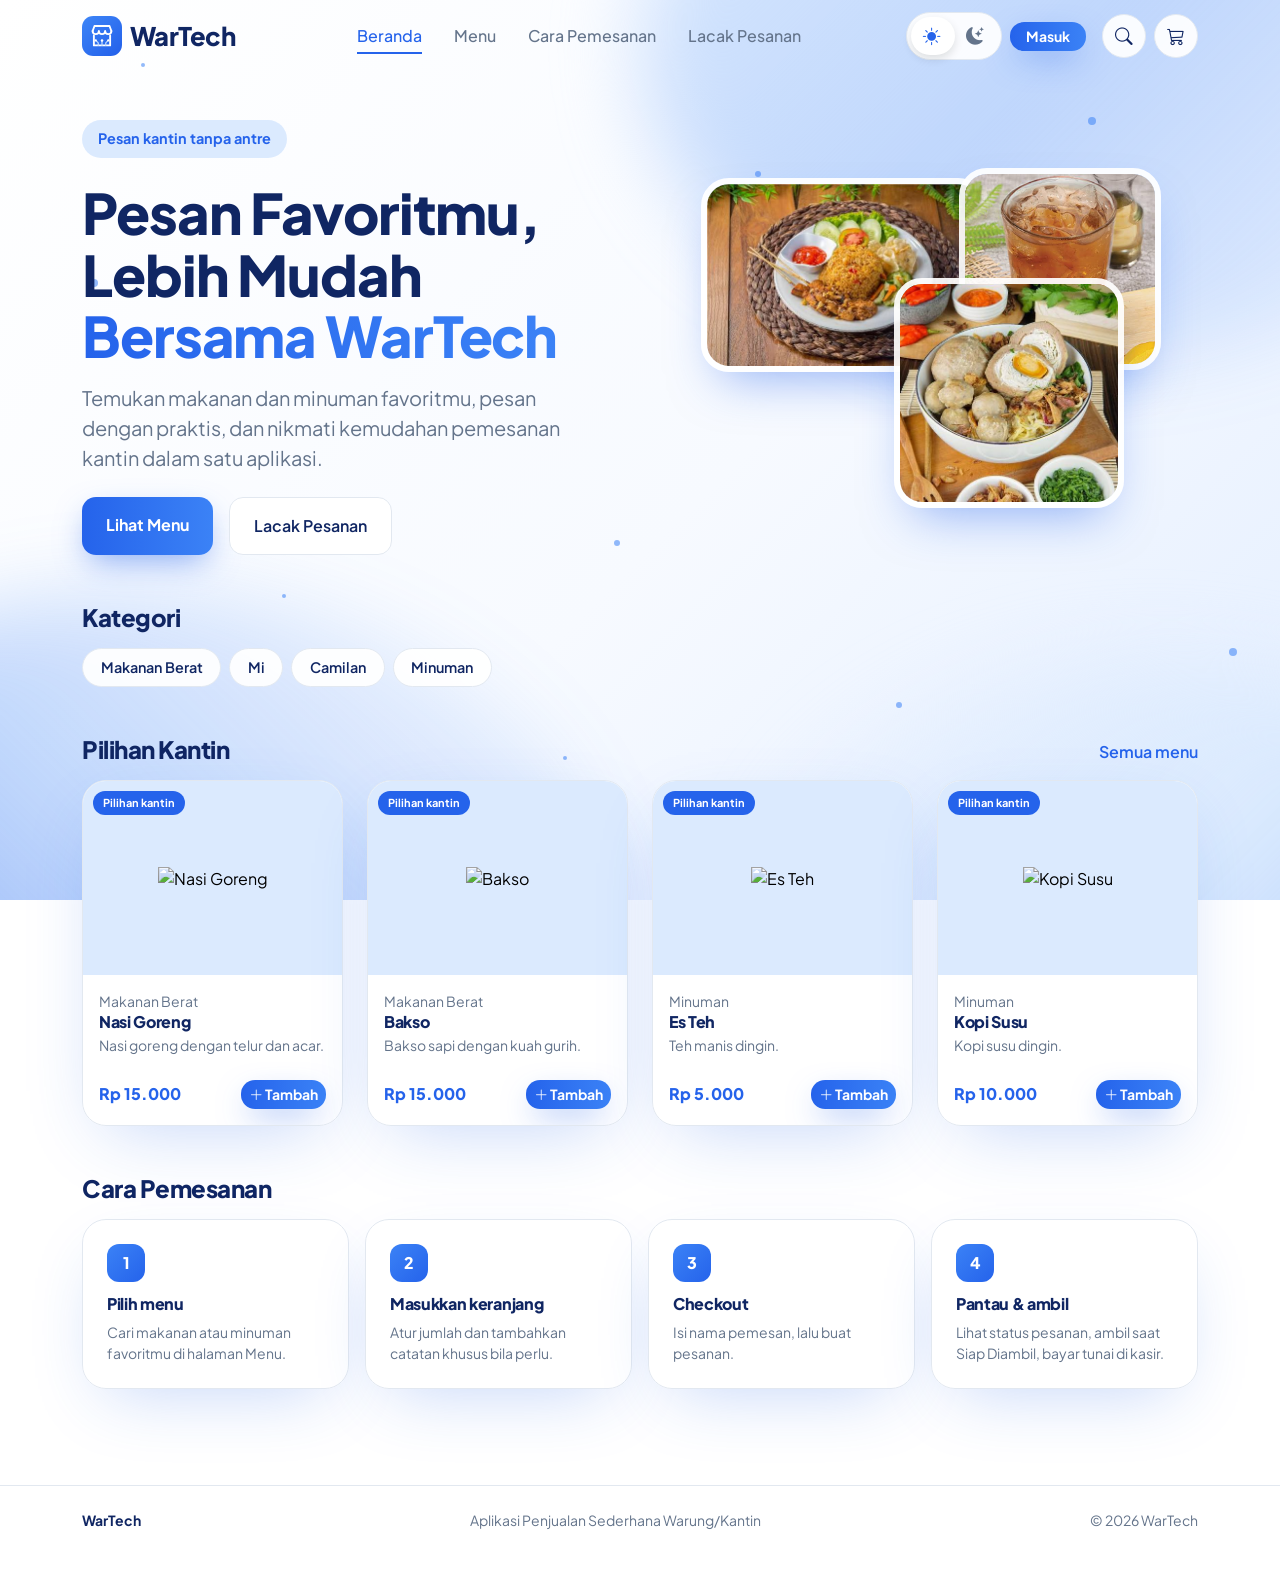
==== wartech-login/index.html @ 365cb97c "First commit - Upload project pertama" ====
<!doctype html>
<html lang="id" data-bs-theme="light">
<head>
<meta charset="utf-8"><meta name="viewport" content="width=device-width,initial-scale=1">
<title>Beranda - WarTech</title>
<link rel="icon" href="img/logo.svg">
<link rel="preconnect" href="https://fonts.googleapis.com"><link rel="preconnect" href="https://fonts.gstatic.com" crossorigin>
<link href="https://fonts.googleapis.com/css2?family=Plus+Jakarta+Sans:wght@400;500;600;700;800&family=Caveat:wght@600&display=swap" rel="stylesheet">
<link href="https://cdn.jsdelivr.net/npm/bootstrap@5.3.3/dist/css/bootstrap.min.css" rel="stylesheet">
<link href="https://cdn.jsdelivr.net/npm/bootstrap-icons@1.11.3/font/bootstrap-icons.min.css" rel="stylesheet">
<link href="css/style.css" rel="stylesheet">
<script>document.documentElement.setAttribute('data-bs-theme',localStorage.getItem('wt_tema')||'light')</script>
</head>
<body data-base="">
<div id="nav"></div>
<main class="wt-main container">
<section class="row align-items-center g-5 py-lg-4">
 <div class="col-lg-6"><span class="badge-soft up">Pesan kantin tanpa antre</span>
  <h1 class="hero-h1 mt-4 up" style="animation-delay:.15s">Pesan Favoritmu, Lebih Mudah <span class="grad-text">Bersama WarTech</span></h1>
  <p class="muted fs-5 mt-3 up" style="max-width:480px;animation-delay:.3s">Temukan makanan dan minuman favoritmu, pesan dengan praktis, dan nikmati kemudahan pemesanan kantin dalam satu aplikasi.</p>
  <div class="d-flex flex-wrap gap-3 mt-4 up" style="animation-delay:.45s"><a href="menu.html" class="btn btn-wt px-4 py-3">Lihat Menu</a><a href="riwayat.html" class="btn btn-ghost px-4 py-3">Lacak Pesanan</a></div></div>
 <div class="col-lg-6 d-none d-md-block"><div class="position-relative mx-auto" style="height:340px;max-width:460px" aria-hidden="true">
  <img class="vis" src="Nasgor.jfif" style="width:62%;left:0;top:10px" alt=""><img class="vis" src="es teh.jfif" style="width:44%;right:0;top:0;animation-delay:-2s" alt=""><img class="vis" src="bakso.jfif" style="width:50%;right:8%;bottom:0;animation-delay:-4s" alt=""></div></div>
</section>
<section class="py-4"><h2 class="h4 mb-3">Kategori</h2><div class="d-flex flex-wrap gap-2" id="kats"></div></section>
<section class="py-4"><div class="d-flex justify-content-between align-items-end mb-3"><h2 class="h4 m-0">Pilihan Kantin</h2><a href="menu.html" class="lnk">Semua menu</a></div><div class="row g-3 g-md-4" id="unggul"></div></section>
<section id="cara" class="py-4" style="scroll-margin-top:90px"><h2 class="h4 mb-3">Cara Pemesanan</h2><div class="row g-3"><div class="col-sm-6 col-lg-3 reveal"><div class="wt-card p-4 h-100"><div class="step-n">1</div><h3 class="h6">Pilih menu</h3><p class="small muted mb-0">Cari makanan atau minuman favoritmu di halaman Menu.</p></div></div><div class="col-sm-6 col-lg-3 reveal"><div class="wt-card p-4 h-100"><div class="step-n">2</div><h3 class="h6">Masukkan keranjang</h3><p class="small muted mb-0">Atur jumlah dan tambahkan catatan khusus bila perlu.</p></div></div><div class="col-sm-6 col-lg-3 reveal"><div class="wt-card p-4 h-100"><div class="step-n">3</div><h3 class="h6">Checkout</h3><p class="small muted mb-0">Isi nama pemesan, lalu buat pesanan.</p></div></div><div class="col-sm-6 col-lg-3 reveal"><div class="wt-card p-4 h-100"><div class="step-n">4</div><h3 class="h6">Pantau &amp; ambil</h3><p class="small muted mb-0">Lihat status pesanan, ambil saat Siap Diambil, bayar tunai di kasir.</p></div></div></div></section>
</main>
<div id="foot"></div>
<script src="https://cdn.jsdelivr.net/npm/bootstrap@5.3.3/dist/js/bootstrap.bundle.min.js"></script>
<script src="js/data.js"></script>
<script src="js/layout.js"></script>
<script src="js/home.js"></script>
</body>
</html>
---- wartech-login/css/style.css ----
:root{--navy:#102663;--brand:#2563EB;--bright:#3B82F6;--soft:#DBEAFE;--mist:#F7FAFF;--ink:#102663;--muted:#64748b;--card:rgba(255,255,255,.92);--line:#E2E8F0;--sh:0 24px 70px -24px rgba(37,99,235,.28);--glow:0 12px 32px -8px rgba(37,99,235,.55);--g1:#fff;--g2:#F7FAFF;--g3:#E3EEFF}
[data-bs-theme=dark]{--ink:#fff;--muted:#a3b2c9;--card:rgba(15,26,69,.85);--line:rgba(255,255,255,.12);--soft:rgba(59,130,246,.2);--g1:#060B20;--g2:#0A1230;--g3:#0F1F55}
body{font-family:'Plus Jakarta Sans',Inter,system-ui,sans-serif;color:var(--ink);background:linear-gradient(135deg,var(--g1),var(--g2) 55%,var(--g3)) fixed;min-height:100vh;overflow-x:hidden}
h1,h2,h3,h4,h5,h6,.h1,.h2,.h3,.h4,.h5,.h6{color:var(--ink);font-weight:800;letter-spacing:-.02em}
a{color:var(--brand)}
.muted{color:var(--muted)!important}
.grad-text{background:linear-gradient(90deg,var(--brand),var(--bright));-webkit-background-clip:text;background-clip:text;color:transparent}
.wt-main{position:relative;padding-top:1.5rem;padding-bottom:3rem}
/* latar: blob lembut */
.deco{position:fixed;inset:0;z-index:0;overflow:hidden;pointer-events:none}
.b{position:absolute;border-radius:50%;filter:blur(40px)}
.b1{width:900px;height:620px;right:-260px;top:-260px;background:linear-gradient(135deg,var(--soft),rgba(59,130,246,.3),transparent);animation:drift 20s ease-in-out infinite}
.b2{width:900px;height:640px;left:-300px;bottom:-330px;background:linear-gradient(45deg,rgba(37,99,235,.7),rgba(59,130,246,.3),transparent)}
.b3{width:760px;height:540px;right:-240px;bottom:-300px;background:linear-gradient(315deg,rgba(59,130,246,.5),var(--soft),transparent);animation:drift 24s ease-in-out infinite reverse}
.spark{position:absolute;border-radius:50%;background:rgba(59,130,246,.55);animation:spark 7s ease-in-out infinite}
@keyframes drift{50%{transform:translate(40px,-30px) scale(1.08)}}
@keyframes spark{0%{transform:translateY(0);opacity:0}30%,70%{opacity:.7}100%{transform:translateY(-60px);opacity:0}}
@keyframes fly{0%,100%{transform:translateY(0) rotate(-2deg)}50%{transform:translateY(-12px) rotate(2deg)}}
@keyframes marquee{to{transform:translateX(-50%)}}
@keyframes up{from{opacity:0;transform:translateY(28px)}to{opacity:1;transform:none}}
@keyframes draw{to{stroke-dashoffset:0}}
@keyframes grow{from{transform:scaleY(0)}to{transform:scaleY(1)}}
.up{opacity:0;animation:up .8s cubic-bezier(.22,1,.36,1) forwards}
.reveal{opacity:0;transform:translateY(24px);transition:opacity .6s,transform .6s}
.reveal.show{opacity:1;transform:none}
/* kartu, tombol, input */
.wt-card{background:var(--card);border-radius:24px;box-shadow:var(--sh);border:1px solid var(--line);backdrop-filter:blur(10px)}
.btn-wt{background:linear-gradient(90deg,var(--brand),var(--bright),var(--brand));background-size:200% 100%;color:#fff!important;border:0;border-radius:14px;font-weight:700;box-shadow:var(--glow);transition:transform .25s,box-shadow .25s,background-position .5s}
.btn-wt:hover{transform:scale(1.03);background-position:100% 0;box-shadow:0 18px 40px -8px rgba(37,99,235,.65)}
.btn-wt:disabled{opacity:.5;transform:none;box-shadow:none}
.btn-ghost{background:var(--card);border:1px solid var(--line);border-radius:14px;color:var(--ink);font-weight:600;transition:.25s}
.btn-ghost:hover{background:var(--soft);color:var(--brand);box-shadow:0 8px 20px -10px rgba(37,99,235,.4)}
.form-control,.form-select{border-radius:14px;border-color:var(--line);min-height:46px}
.form-control:focus,.form-select:focus{border-color:var(--brand);box-shadow:0 0 0 4px rgba(37,99,235,.14),0 10px 24px -10px rgba(37,99,235,.4)}
.form-label{font-weight:600;color:var(--ink)}
.price{color:var(--brand);font-weight:800}
.line2{display:-webkit-box;-webkit-line-clamp:2;line-clamp:2;-webkit-box-orient:vertical;overflow:hidden;min-height:2.6em}
.icon-btn{width:44px;height:44px;border-radius:50%;display:grid;place-items:center;background:var(--card);border:1px solid var(--line);color:var(--ink);text-decoration:none;font-size:1.1rem;transition:.25s}
.icon-btn:hover{color:var(--brand)}
.badge-cart{position:absolute;top:-4px;right:-4px;min-width:20px;height:20px;border-radius:10px;background:var(--brand);color:#fff;font-size:11px;font-weight:700;display:grid;place-items:center;padding:0 4px}
/* navbar */
.wt-nav{background:transparent;transition:.3s;padding:.7rem 0}
.wt-nav.scrolled{background:var(--card);box-shadow:var(--sh);backdrop-filter:blur(14px)}
.brand-name{font-size:1.6rem;font-weight:800;color:var(--ink);letter-spacing:-.02em}
.wt-nav .nav-link{position:relative;color:var(--muted);font-weight:500}
.wt-nav .nav-link::after{content:"";position:absolute;left:.5rem;right:.5rem;bottom:2px;height:2px;background:var(--brand);transform:scaleX(0);transform-origin:left;transition:.3s}
.wt-nav .nav-link:hover,.wt-nav .nav-link.active{color:var(--brand)}
.wt-nav .nav-link:hover::after,.wt-nav .nav-link.active::after{transform:scaleX(1)}
.theme-toggle{position:relative;width:96px;height:48px;border-radius:24px;background:var(--card);border:1px solid var(--line);box-shadow:var(--sh);display:flex;align-items:center;justify-content:space-around;padding:0 4px;color:var(--muted)}
.theme-toggle .knob{position:absolute;left:4px;top:4px;width:44px;height:38px;border-radius:20px;background:#fff;box-shadow:0 4px 10px rgba(0,0,0,.12);transition:transform .35s cubic-bezier(.3,1.4,.5,1)}
[data-bs-theme=dark] .theme-toggle .knob{transform:translateX(40px);background:var(--brand)}
.theme-toggle i{position:relative;z-index:1;font-size:1.1rem;width:44px;text-align:center}
.theme-toggle .bi-sun-fill{color:var(--brand)}
[data-bs-theme=dark] .theme-toggle .bi-sun-fill{color:var(--muted)}
[data-bs-theme=dark] .theme-toggle .bi-moon-stars-fill{color:#fff}
/* kategori & produk */
.chip{border:1px solid var(--line);background:var(--card);border-radius:999px;padding:.5rem 1.1rem;font-weight:600;font-size:.9rem;color:var(--ink);text-decoration:none;transition:.25s;cursor:pointer}
.chip:hover{color:var(--brand);transform:translateY(-2px)}
.chip.on{background:var(--brand);color:#fff;border-color:var(--brand);box-shadow:var(--glow)}
.pcard{overflow:hidden;transition:transform .3s,box-shadow .3s}
.pcard:hover{transform:translateY(-6px)}
.pimg{display:block;width:100%;border:0;padding:0;background:var(--soft);position:relative;overflow:hidden;aspect-ratio:4/3}
.pimg img{width:100%;height:100%;object-fit:cover;transition:transform .5s}
.pcard:hover .pimg img{transform:scale(1.06)}
.tag{position:absolute;left:10px;top:10px;background:var(--brand);color:#fff;font-size:11px;font-weight:700;padding:4px 10px;border-radius:999px}
.sold{position:absolute;inset:0;background:rgba(16,38,99,.55);color:#fff;display:grid;place-items:center;font-weight:800}
.qty{display:inline-flex;align-items:center;gap:10px}
.qty button{width:34px;height:34px;border-radius:50%;border:1px solid var(--line);background:var(--card);color:var(--ink);font-weight:700}
.qty button:hover:not(:disabled){background:var(--soft);color:var(--brand)}
.qty button:disabled{opacity:.4}
.empty{text-align:center;padding:2.5rem 1rem}
.empty i{font-size:2.2rem;color:var(--brand);background:var(--soft);width:64px;height:64px;border-radius:20px;display:grid;place-items:center;margin:0 auto 1rem}
/* status & timeline */
.st{display:inline-block;border-radius:999px;padding:.25rem .7rem;font-size:.75rem;font-weight:700}
.st-menunggu{background:#FEF3C7;color:#B45309}.st-diproses{background:#E0E7FF;color:#4338CA}.st-siap{background:#D1FAE5;color:#047857}.st-selesai{background:#E2E8F0;color:#334155}.st-batal{background:#FEE2E2;color:#B91C1C}
.tl{display:grid;grid-template-columns:repeat(4,1fr);text-align:center;gap:6px}
.tl .s{display:flex;flex-direction:column;align-items:center;gap:8px;font-size:.78rem;font-weight:600;color:var(--muted)}
.tl .s i{width:46px;height:46px;border-radius:50%;display:grid;place-items:center;background:var(--soft);font-size:1.2rem;transition:.5s}
.tl .s.on{color:var(--ink)}.tl .s.on i{background:linear-gradient(135deg,var(--bright),var(--brand));color:#fff;box-shadow:var(--glow)}
/* ====== halaman login / hero ====== */
.hero-h1{font-size:clamp(2.1rem,4.4vw,3.5rem);line-height:1.1;font-weight:800}
.badge-soft{display:inline-flex;gap:.5rem;align-items:center;background:var(--soft);color:var(--brand);border-radius:999px;padding:.5rem 1rem;font-weight:700;font-size:.9rem}
.uline{display:block;width:70%;height:12px;margin-top:-2px}
.uline path{stroke-dasharray:340;stroke-dashoffset:340;animation:draw 1s .9s ease-out forwards}
.feat{display:flex;gap:12px;align-items:center;cursor:default;font-size:.88rem;line-height:1.2;color:var(--muted)}
.feat span{width:50px;height:50px;border-radius:16px;display:grid;place-items:center;background:var(--card);box-shadow:0 8px 24px -10px rgba(37,99,235,.35);color:var(--brand);font-size:1.4rem;transition:.3s}
.feat:hover span{transform:translateY(-5px);background:var(--soft);box-shadow:0 18px 30px -10px rgba(37,99,235,.4)}
.feat:hover i{transform:scale(1.18)}.feat i{transition:.3s}
.stage{position:relative;max-width:680px;margin:1rem auto 0;padding-top:120px}
.fc{position:absolute;z-index:3;background:var(--card);border:1px solid var(--line);border-radius:18px;box-shadow:0 18px 44px -14px rgba(37,99,235,.45);backdrop-filter:blur(8px);animation:fly 5.5s ease-in-out infinite}
.fc.ok{right:0;top:0;display:flex;gap:12px;align-items:center;padding:14px;width:210px;font-size:.78rem}
.fc.ok .ck{width:42px;height:42px;border-radius:50%;background:#10B981;color:#fff;display:grid;place-items:center;font-size:1.3rem}
.fc.ic{left:10px;top:100px;width:56px;height:56px;border-radius:18px;background:linear-gradient(135deg,var(--bright),var(--brand));color:#fff;display:grid;place-items:center;font-size:1.6rem;animation-duration:6.5s}
.fc.sh{left:0;top:0;width:44px;height:44px;border-radius:14px;display:grid;place-items:center;color:var(--brand);animation-duration:7s}
.plane{position:absolute;right:0;top:56px;width:min(330px,100%);height:120px;z-index:2}
.laptop-wrap{width:88%;margin:0 auto;perspective:1100px;animation:up .9s 1s both}
.laptop{transform-origin:top left;width:600px;transition:transform .15s}
.lp-frame{background:#0B1537;border-radius:20px;padding:8px;box-shadow:0 30px 60px -20px rgba(16,38,99,.55)}
.lp-base{height:12px;border-radius:0 0 16px 16px;background:linear-gradient(#e2e8f0,#94a3b8)}
.dash{display:flex;height:340px;width:584px;border-radius:12px;overflow:hidden;background:#fff;color:var(--navy);text-align:left}
.dash aside{width:130px;background:var(--navy);color:#fff;padding:12px;font-size:10px}
.dash aside b{display:block;font-size:11px;margin-bottom:14px}
.dash aside div{padding:6px 8px;border-radius:6px;margin-bottom:4px;color:#c7d6f5}
.dash aside div.on{background:var(--brand);color:#fff;font-weight:700}
.dash main{flex:1;background:var(--mist);padding:16px}
.dash .st4{display:grid;grid-template-columns:1.2fr 1fr 1.3fr;gap:8px;margin-top:12px}
.dash .bx{background:#fff;border-radius:8px;padding:10px;box-shadow:0 1px 3px rgba(0,0,0,.08);font-size:8px;color:#64748b}
.dash .bx b{display:block;font-size:13px;color:var(--navy)}
.dash .ok2{color:#10B981}
.bars{display:grid;grid-template-columns:repeat(7,1fr);align-items:end;height:100px;border-bottom:1px solid #eef2f7;margin-top:8px}
.bars i{display:block;width:16px;margin:0 auto;border-radius:3px 3px 0 0;background:linear-gradient(#3B82F6,#2563EB);transform-origin:bottom;animation:grow .8s both}
.hrs{display:grid;grid-template-columns:repeat(7,1fr);text-align:center;font-size:7px;color:#94a3b8;margin-top:3px}
.qr{position:absolute;left:3%;bottom:0;width:18%;min-width:70px;max-width:110px;z-index:4;background:linear-gradient(#3B82F6,#2563EB);border-radius:16px;padding:8px;text-align:center;color:#fff;font-size:9px;line-height:1.2;box-shadow:var(--glow);transform:rotate(-7deg)}
.qr div{background:#fff;color:var(--navy);border-radius:8px;aspect-ratio:1;display:grid;place-items:center;font-size:2.4rem;margin-bottom:4px}
.printer{position:absolute;right:1%;bottom:14px;width:15%;min-width:56px;max-width:96px;z-index:4}
.printer .rc{margin:0 auto;width:75%;background:#fff;border-radius:4px 4px 0 0;padding:6px;box-shadow:0 2px 6px rgba(0,0,0,.15)}
.printer .rc i{display:block;height:2px;background:#cbd5e1;margin-bottom:4px}
.printer .bd{height:54px;border-radius:12px;background:linear-gradient(#1E2F6B,#102663);box-shadow:0 10px 20px rgba(0,0,0,.2)}
.note{position:absolute;left:0;top:44px;font-family:Caveat,cursive;font-size:1.6rem;line-height:1.05;color:var(--brand);transform:rotate(-8deg)}
.ticker{max-width:500px;margin:1rem auto 0;display:flex;align-items:center;gap:12px;background:var(--card);border:1px solid var(--line);border-radius:999px;padding:.7rem 1rem .7rem 1.3rem;box-shadow:var(--sh);overflow:hidden}
.ticker .vp{flex:1;overflow:hidden;-webkit-mask-image:linear-gradient(90deg,transparent,#000 6%,#000 94%,transparent);mask-image:linear-gradient(90deg,transparent,#000 6%,#000 94%,transparent)}
.ticker .track{display:flex;width:max-content;animation:marquee 24s linear infinite}
.ticker:hover .track{animation-play-state:paused}
.ticker .track span{white-space:nowrap;padding-right:2.5rem;font-size:.82rem}
.login-card{position:relative;padding:2.5rem;animation:up .9s .3s both}
.login-card .dots{position:absolute;right:30px;top:30px;display:grid;grid-template-columns:repeat(5,4px);gap:8px}
.login-card .dots i{width:4px;height:4px;border-radius:50%;background:var(--soft)}
.fld{position:relative}
.fld label{transition:.3s;display:block;margin-bottom:.5rem}
.fld:focus-within label{transform:translateX(4px);color:var(--brand)}
.fld .form-control{padding-left:46px;height:56px;border-radius:16px}
.fld>i{position:absolute;left:16px;top:50px;color:#94a3b8;font-size:1.15rem;transition:.3s;pointer-events:none}
.fld:focus-within>i{color:var(--brand);transform:scale(1.12)}
.fld .eye{position:absolute;right:14px;top:46px;border:0;background:none;color:#94a3b8;font-size:1.2rem}
.lnk{position:relative;font-weight:600;text-decoration:none}
.lnk::after{content:"";position:absolute;left:0;bottom:-2px;width:100%;height:2px;background:currentColor;transform:scaleX(0);transform-origin:left;transition:.3s}
.lnk:hover::after{transform:scaleX(1)}
.msg{background:var(--soft);border-radius:14px;padding:.8rem 1rem;font-size:.9rem;font-weight:500}
.or{display:flex;align-items:center;gap:1rem;color:#94a3b8;font-size:.9rem}.or::before,.or::after{content:"";flex:1;height:1px;background:var(--line)}
/* ====== admin ====== */
.adm{display:flex;min-height:100vh;position:relative;z-index:1}
.side{width:250px;flex-shrink:0;padding:1rem;background:var(--card);border-right:1px solid var(--line);position:sticky;top:0;height:100vh;backdrop-filter:blur(12px)}
.side a,.offcanvas .side-link{display:flex;gap:.7rem;align-items:center;padding:.65rem .8rem;border-radius:12px;color:var(--muted);text-decoration:none;font-weight:600;font-size:.92rem;margin-bottom:2px;transition:.25s}
.side a:hover{background:var(--soft);color:var(--brand)}
.side a.on,.offcanvas .side-link.on{background:var(--brand);color:#fff;box-shadow:var(--glow)}
.adm-main{flex:1;min-width:0}
.adm-top{position:sticky;top:0;z-index:20;display:flex;align-items:center;gap:1rem;padding:.8rem 1.2rem;background:var(--card);border-bottom:1px solid var(--line);backdrop-filter:blur(12px)}
.stat{padding:1.2rem}.stat .n{font-size:1.7rem;font-weight:800;color:var(--ink)}
.wt-table{--bs-table-bg:transparent;margin:0;vertical-align:middle}
.wt-table th{font-size:.78rem;text-transform:uppercase;letter-spacing:.04em;color:var(--muted);white-space:nowrap}
.thumb{width:52px;height:40px;object-fit:cover;border-radius:10px;background:var(--soft)}
.kasir-item{display:grid;grid-template-columns:1fr auto;gap:.5rem;align-items:center;padding:.7rem 0;border-bottom:1px solid var(--line)}
@media print{.side,.adm-top,.no-print,.deco,.wt-nav{display:none!important}.wt-card{box-shadow:none;border:0}body{background:#fff}}
@media (prefers-reduced-motion:reduce){*,*::before,*::after{animation-duration:.01ms!important;animation-iteration-count:1!important;transition-duration:.01ms!important}.up,.reveal{opacity:1;transform:none}}
.vis{position:absolute;border-radius:28px;box-shadow:0 24px 50px -20px rgba(37,99,235,.5);border:6px solid var(--card);object-fit:cover;animation:fly 6s ease-in-out infinite}
.step-n{width:38px;height:38px;border-radius:12px;display:grid;place-items:center;color:#fff;font-weight:800;background:linear-gradient(135deg,var(--bright),var(--brand));margin-bottom:.8rem}
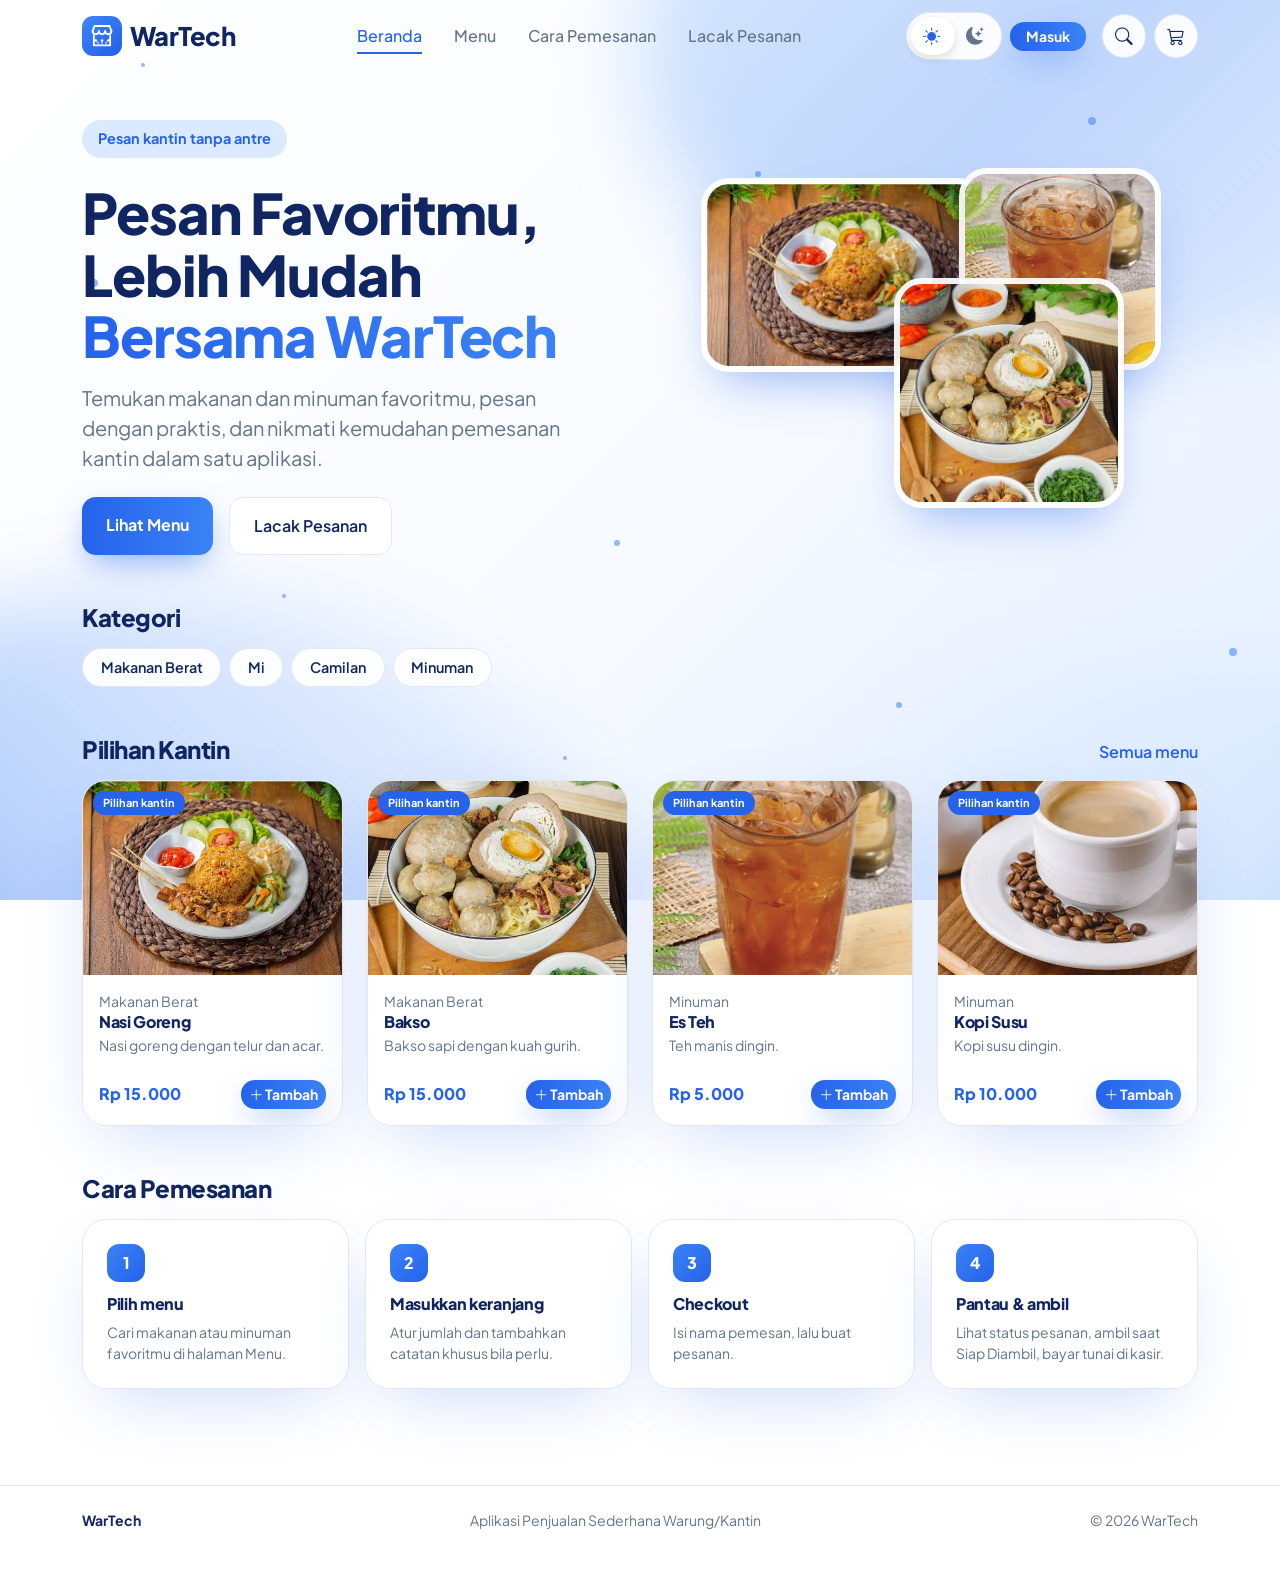
==== commit f8375bad: ""Perbaikan foto produk"" ====
--- a/wartech-login/index.html
+++ b/wartech-login/index.html
@@ -1,35 +1,142 @@
 <!doctype html>
 <html lang="id" data-bs-theme="light">
-<head>
-<meta charset="utf-8"><meta name="viewport" content="width=device-width,initial-scale=1">
-<title>Beranda - WarTech</title>
-<link rel="icon" href="img/logo.svg">
-<link rel="preconnect" href="https://fonts.googleapis.com"><link rel="preconnect" href="https://fonts.gstatic.com" crossorigin>
-<link href="https://fonts.googleapis.com/css2?family=Plus+Jakarta+Sans:wght@400;500;600;700;800&family=Caveat:wght@600&display=swap" rel="stylesheet">
-<link href="https://cdn.jsdelivr.net/npm/bootstrap@5.3.3/dist/css/bootstrap.min.css" rel="stylesheet">
-<link href="https://cdn.jsdelivr.net/npm/bootstrap-icons@1.11.3/font/bootstrap-icons.min.css" rel="stylesheet">
-<link href="css/style.css" rel="stylesheet">
-<script>document.documentElement.setAttribute('data-bs-theme',localStorage.getItem('wt_tema')||'light')</script>
-</head>
-<body data-base="">
-<div id="nav"></div>
-<main class="wt-main container">
-<section class="row align-items-center g-5 py-lg-4">
- <div class="col-lg-6"><span class="badge-soft up">Pesan kantin tanpa antre</span>
-  <h1 class="hero-h1 mt-4 up" style="animation-delay:.15s">Pesan Favoritmu, Lebih Mudah <span class="grad-text">Bersama WarTech</span></h1>
-  <p class="muted fs-5 mt-3 up" style="max-width:480px;animation-delay:.3s">Temukan makanan dan minuman favoritmu, pesan dengan praktis, dan nikmati kemudahan pemesanan kantin dalam satu aplikasi.</p>
-  <div class="d-flex flex-wrap gap-3 mt-4 up" style="animation-delay:.45s"><a href="menu.html" class="btn btn-wt px-4 py-3">Lihat Menu</a><a href="riwayat.html" class="btn btn-ghost px-4 py-3">Lacak Pesanan</a></div></div>
- <div class="col-lg-6 d-none d-md-block"><div class="position-relative mx-auto" style="height:340px;max-width:460px" aria-hidden="true">
-  <img class="vis" src="Nasgor.jfif" style="width:62%;left:0;top:10px" alt=""><img class="vis" src="es teh.jfif" style="width:44%;right:0;top:0;animation-delay:-2s" alt=""><img class="vis" src="bakso.jfif" style="width:50%;right:8%;bottom:0;animation-delay:-4s" alt=""></div></div>
-</section>
-<section class="py-4"><h2 class="h4 mb-3">Kategori</h2><div class="d-flex flex-wrap gap-2" id="kats"></div></section>
-<section class="py-4"><div class="d-flex justify-content-between align-items-end mb-3"><h2 class="h4 m-0">Pilihan Kantin</h2><a href="menu.html" class="lnk">Semua menu</a></div><div class="row g-3 g-md-4" id="unggul"></div></section>
-<section id="cara" class="py-4" style="scroll-margin-top:90px"><h2 class="h4 mb-3">Cara Pemesanan</h2><div class="row g-3"><div class="col-sm-6 col-lg-3 reveal"><div class="wt-card p-4 h-100"><div class="step-n">1</div><h3 class="h6">Pilih menu</h3><p class="small muted mb-0">Cari makanan atau minuman favoritmu di halaman Menu.</p></div></div><div class="col-sm-6 col-lg-3 reveal"><div class="wt-card p-4 h-100"><div class="step-n">2</div><h3 class="h6">Masukkan keranjang</h3><p class="small muted mb-0">Atur jumlah dan tambahkan catatan khusus bila perlu.</p></div></div><div class="col-sm-6 col-lg-3 reveal"><div class="wt-card p-4 h-100"><div class="step-n">3</div><h3 class="h6">Checkout</h3><p class="small muted mb-0">Isi nama pemesan, lalu buat pesanan.</p></div></div><div class="col-sm-6 col-lg-3 reveal"><div class="wt-card p-4 h-100"><div class="step-n">4</div><h3 class="h6">Pantau &amp; ambil</h3><p class="small muted mb-0">Lihat status pesanan, ambil saat Siap Diambil, bayar tunai di kasir.</p></div></div></div></section>
-</main>
-<div id="foot"></div>
-<script src="https://cdn.jsdelivr.net/npm/bootstrap@5.3.3/dist/js/bootstrap.bundle.min.js"></script>
-<script src="js/data.js"></script>
-<script src="js/layout.js"></script>
-<script src="js/home.js"></script>
-</body>
+  <head>
+    <meta charset="utf-8" />
+    <meta name="viewport" content="width=device-width,initial-scale=1" />
+    <title>Beranda - WarTech</title>
+    <link rel="icon" href="img/logo.svg" />
+    <link rel="preconnect" href="https://fonts.googleapis.com" />
+    <link rel="preconnect" href="https://fonts.gstatic.com" crossorigin />
+    <link
+      href="https://fonts.googleapis.com/css2?family=Plus+Jakarta+Sans:wght@400;500;600;700;800&family=Caveat:wght@600&display=swap"
+      rel="stylesheet"
+    />
+    <link
+      href="https://cdn.jsdelivr.net/npm/bootstrap@5.3.3/dist/css/bootstrap.min.css"
+      rel="stylesheet"
+    />
+    <link
+      href="https://cdn.jsdelivr.net/npm/bootstrap-icons@1.11.3/font/bootstrap-icons.min.css"
+      rel="stylesheet"
+    />
+    <link href="css/style.css" rel="stylesheet" />
+    <script>
+      document.documentElement.setAttribute(
+        "data-bs-theme",
+        localStorage.getItem("wt_tema") || "light",
+      );
+    </script>
+  </head>
+  <body data-base="">
+    <div id="nav"></div>
+    <main class="wt-main container">
+      <section class="row align-items-center g-5 py-lg-4">
+        <div class="col-lg-6">
+          <span class="badge-soft up">Pesan kantin tanpa antre</span>
+          <h1 class="hero-h1 mt-4 up" style="animation-delay: 0.15s">
+            Pesan Favoritmu, Lebih Mudah
+            <span class="grad-text">Bersama WarTech</span>
+          </h1>
+          <p
+            class="muted fs-5 mt-3 up"
+            style="max-width: 480px; animation-delay: 0.3s"
+          >
+            Temukan makanan dan minuman favoritmu, pesan dengan praktis, dan
+            nikmati kemudahan pemesanan kantin dalam satu aplikasi.
+          </p>
+          <div
+            class="d-flex flex-wrap gap-3 mt-4 up"
+            style="animation-delay: 0.45s"
+          >
+            <a href="menu.html" class="btn btn-wt px-4 py-3">Lihat Menu</a
+            ><a href="riwayat.html" class="btn btn-ghost px-4 py-3"
+              >Lacak Pesanan</a
+            >
+          </div>
+        </div>
+        <div class="col-lg-6 d-none d-md-block">
+          <div
+            class="position-relative mx-auto"
+            style="height: 340px; max-width: 460px"
+            aria-hidden="true"
+          >
+            <img
+              class="vis"
+              src="Nasgor.jfif"
+              style="width: 62%; left: 0; top: 10px"
+              alt=""
+            /><img
+              class="vis"
+              src="es teh.jfif"
+              style="width: 44%; right: 0; top: 0; animation-delay: -2s"
+              alt=""
+            /><img
+              class="vis"
+              src="bakso.jfif"
+              style="width: 50%; right: 8%; bottom: 0; animation-delay: -4s"
+              alt=""
+            />
+          </div>
+        </div>
+      </section>
+      <section class="py-4">
+        <h2 class="h4 mb-3">Kategori</h2>
+        <div class="d-flex flex-wrap gap-2" id="kats"></div>
+      </section>
+      <section class="py-4">
+        <div class="d-flex justify-content-between align-items-end mb-3">
+          <h2 class="h4 m-0">Pilihan Kantin</h2>
+          <a href="menu.html" class="lnk">Semua menu</a>
+        </div>
+        <div class="row g-3 g-md-4" id="unggul"></div>
+      </section>
+      <section id="cara" class="py-4" style="scroll-margin-top: 90px">
+        <h2 class="h4 mb-3">Cara Pemesanan</h2>
+        <div class="row g-3">
+          <div class="col-sm-6 col-lg-3 reveal">
+            <div class="wt-card p-4 h-100">
+              <div class="step-n">1</div>
+              <h3 class="h6">Pilih menu</h3>
+              <p class="small muted mb-0">
+                Cari makanan atau minuman favoritmu di halaman Menu.
+              </p>
+            </div>
+          </div>
+          <div class="col-sm-6 col-lg-3 reveal">
+            <div class="wt-card p-4 h-100">
+              <div class="step-n">2</div>
+              <h3 class="h6">Masukkan keranjang</h3>
+              <p class="small muted mb-0">
+                Atur jumlah dan tambahkan catatan khusus bila perlu.
+              </p>
+            </div>
+          </div>
+          <div class="col-sm-6 col-lg-3 reveal">
+            <div class="wt-card p-4 h-100">
+              <div class="step-n">3</div>
+              <h3 class="h6">Checkout</h3>
+              <p class="small muted mb-0">
+                Isi nama pemesan, lalu buat pesanan.
+              </p>
+            </div>
+          </div>
+          <div class="col-sm-6 col-lg-3 reveal">
+            <div class="wt-card p-4 h-100">
+              <div class="step-n">4</div>
+              <h3 class="h6">Pantau &amp; ambil</h3>
+              <p class="small muted mb-0">
+                Lihat status pesanan, ambil saat Siap Diambil, bayar tunai di
+                kasir.
+              </p>
+            </div>
+          </div>
+        </div>
+      </section>
+    </main>
+    <div id="foot"></div>
+    <script src="https://cdn.jsdelivr.net/npm/bootstrap@5.3.3/dist/js/bootstrap.bundle.min.js"></script>
+    <script src="js/data.js"></script>
+    <script src="js/layout.js"></script>
+    <script src="js/home.js"></script>
+  </body>
 </html>
--- a/wartech-login/css/style.css
+++ b/wartech-login/css/style.css
@@ -5,7 +5,7 @@
 a{color:var(--brand)}
 .muted{color:var(--muted)!important}
 .grad-text{background:linear-gradient(90deg,var(--brand),var(--bright));-webkit-background-clip:text;background-clip:text;color:transparent}
-.wt-main{position:relative;padding-top:1.5rem;padding-bottom:3rem}
+.wt-main{position:relative;z-index:1;padding-top:1.5rem;padding-bottom:3rem}
 /* latar: blob lembut */
 .deco{position:fixed;inset:0;z-index:0;overflow:hidden;pointer-events:none}
 .b{position:absolute;border-radius:50%;filter:blur(40px)}
